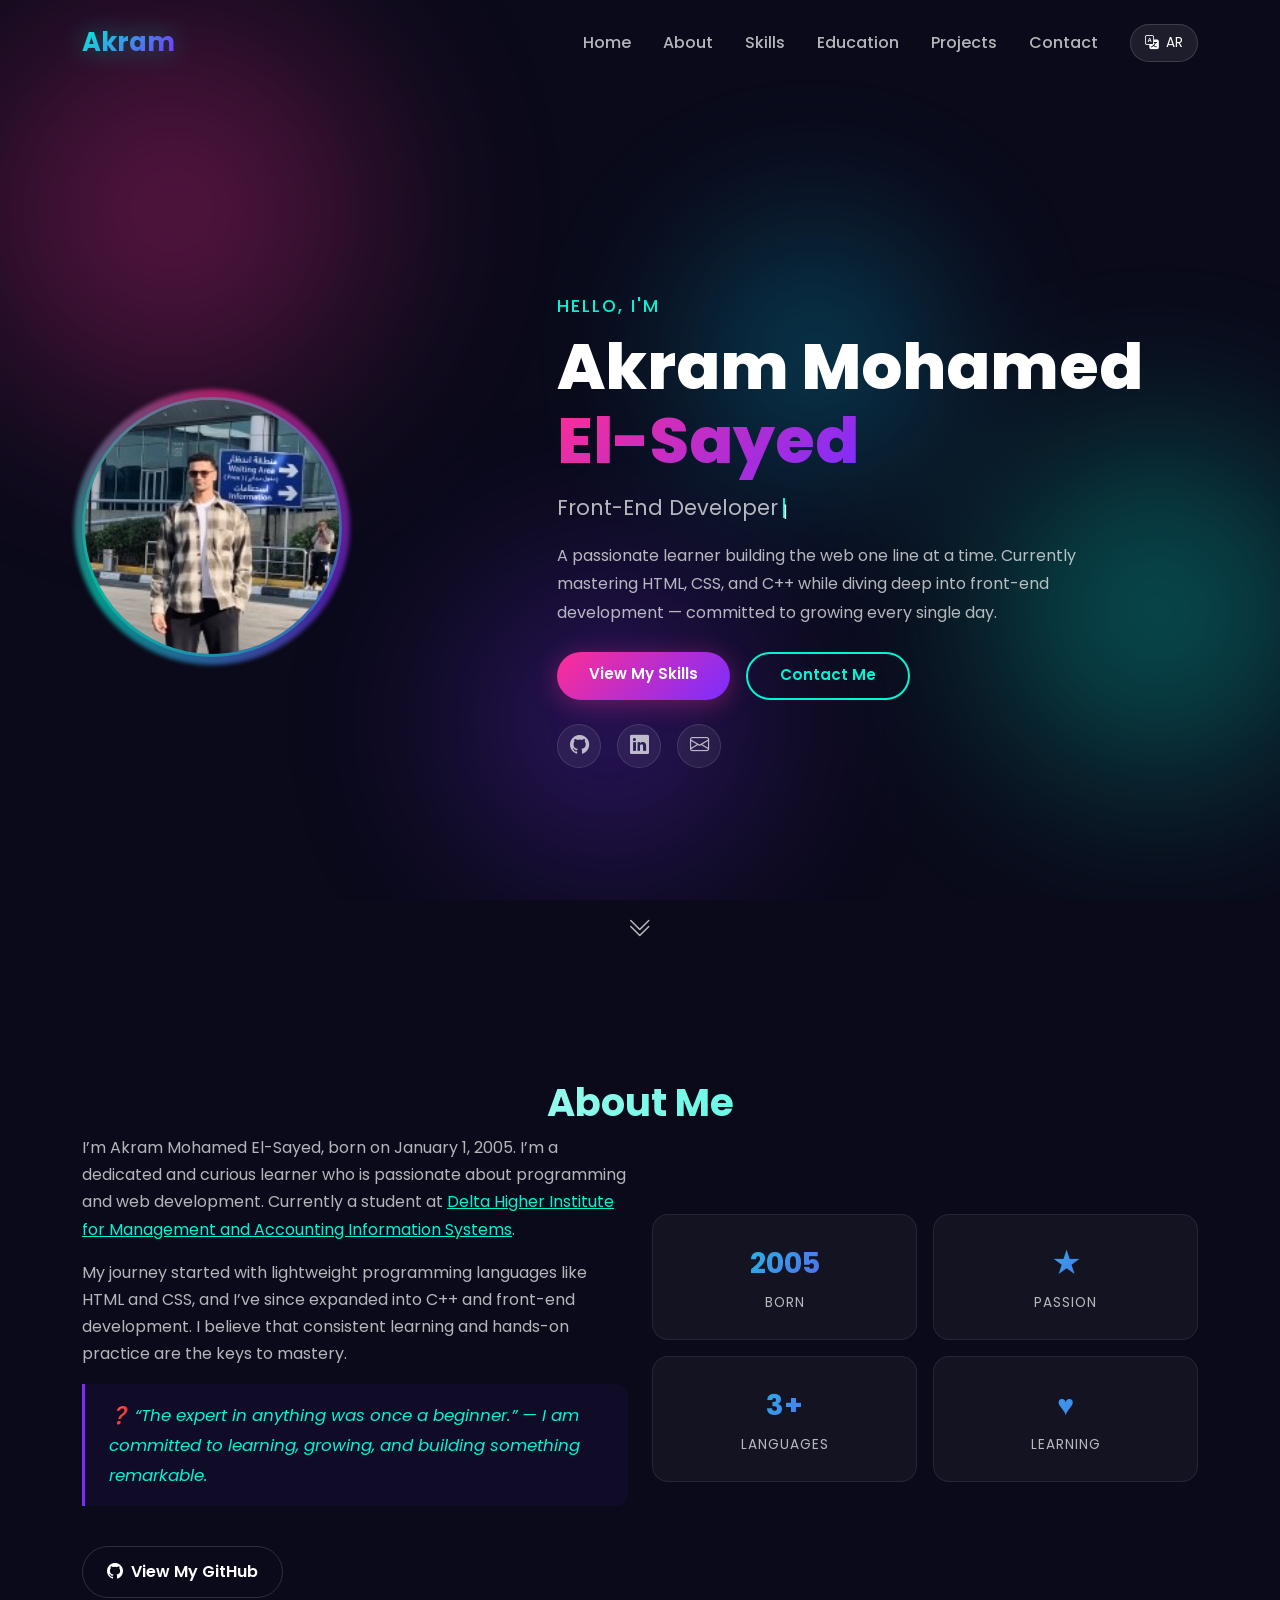
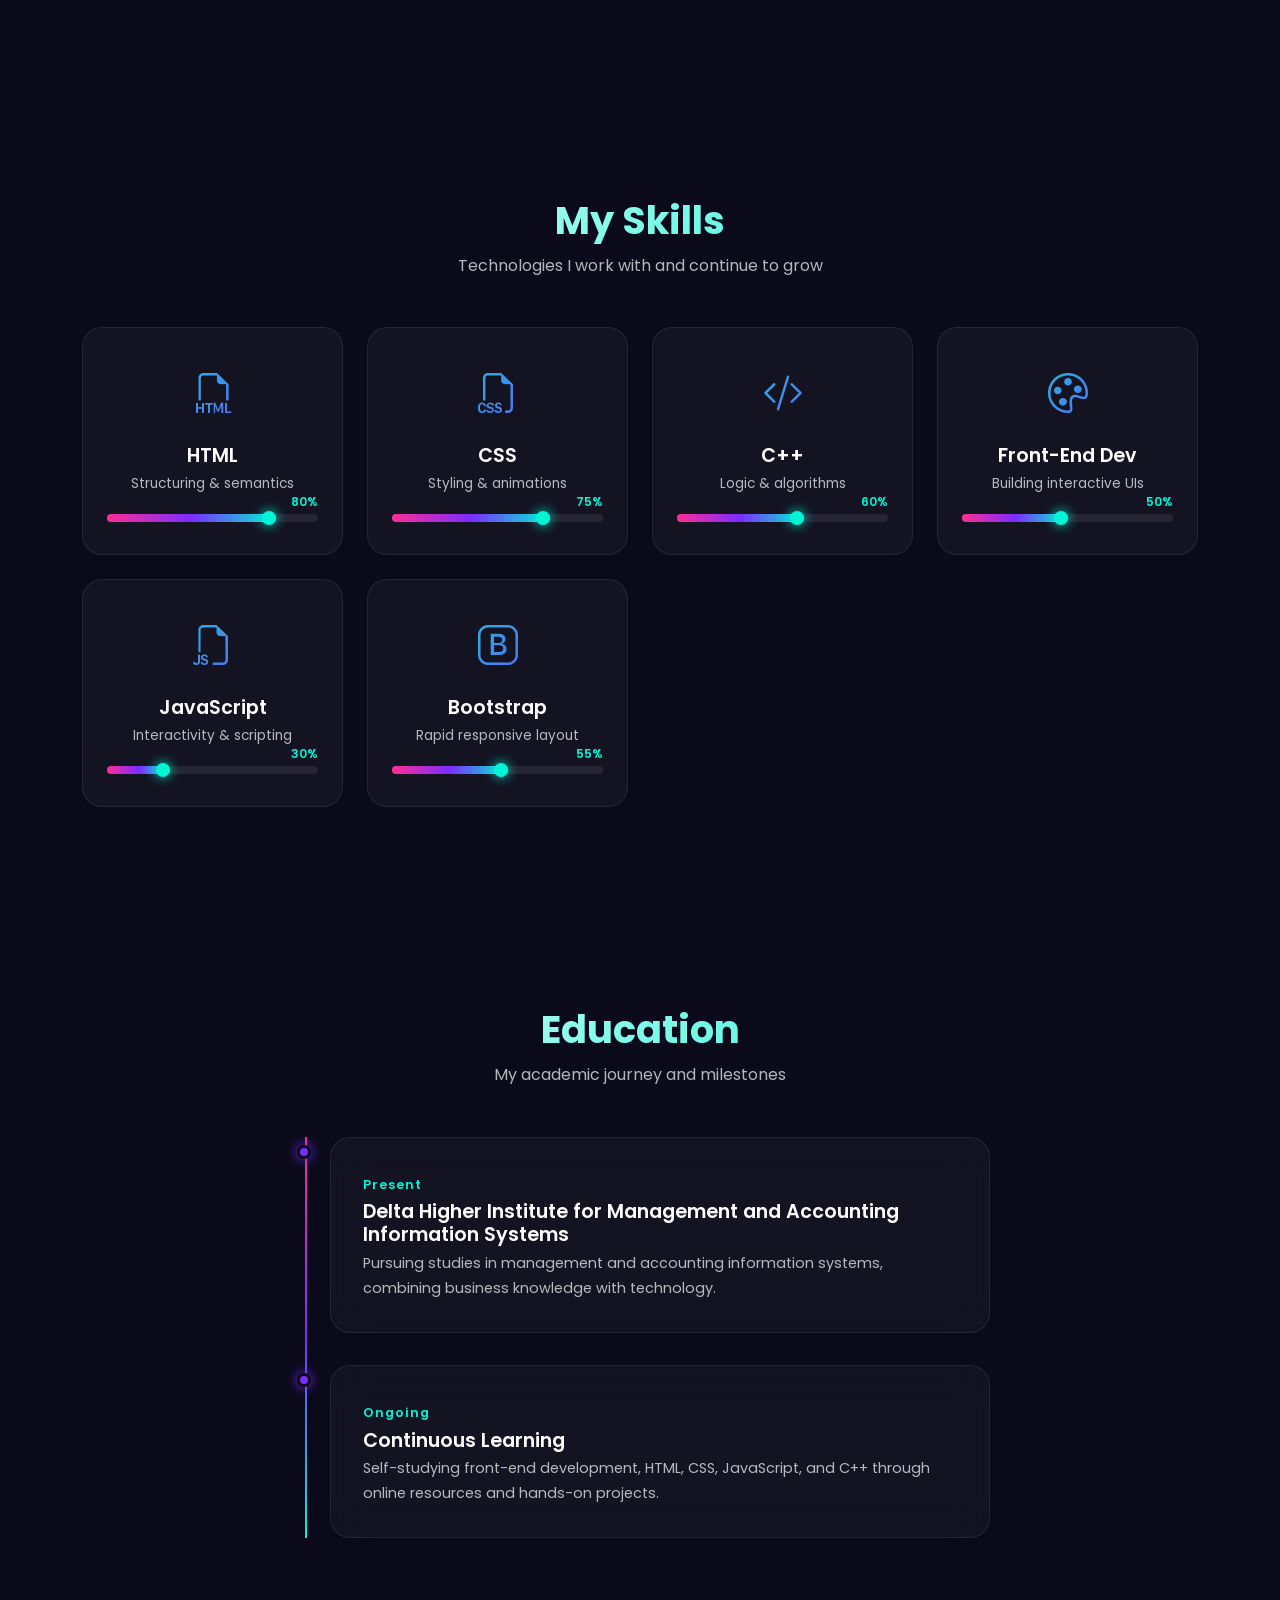
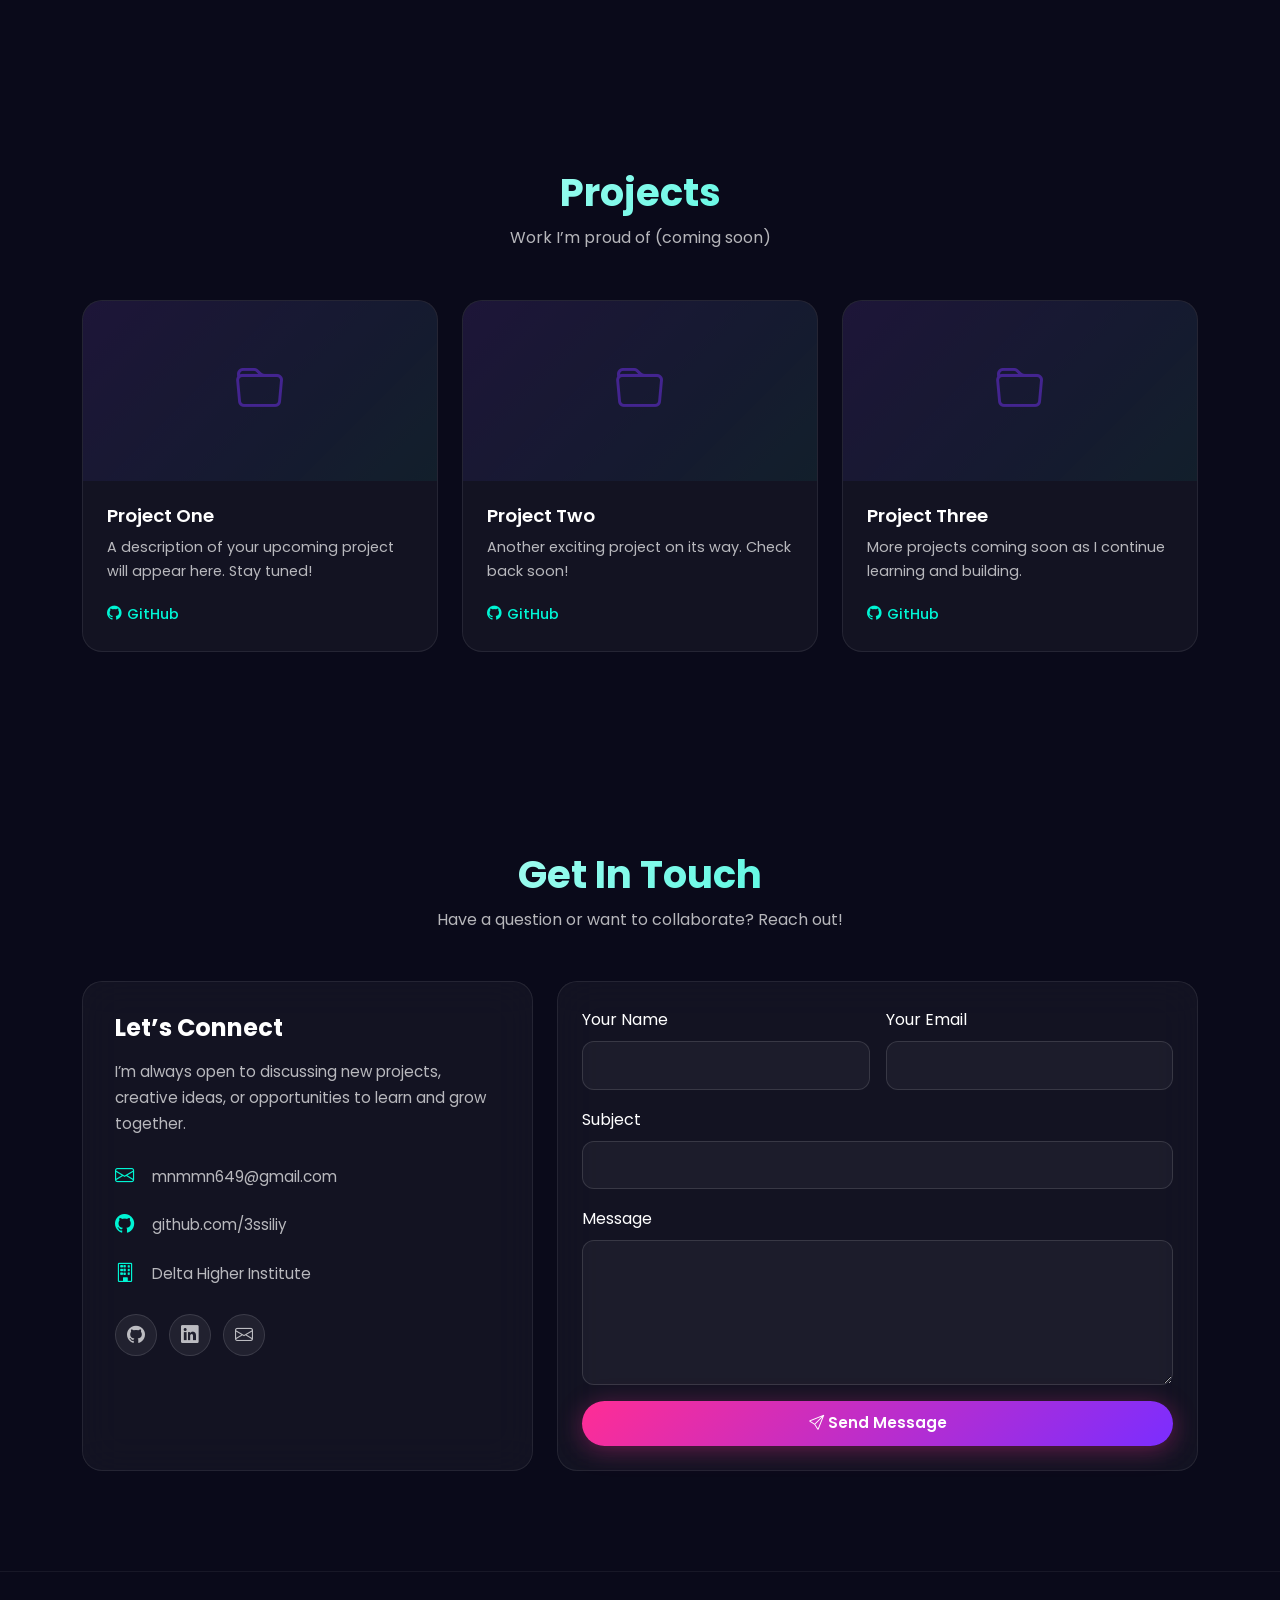
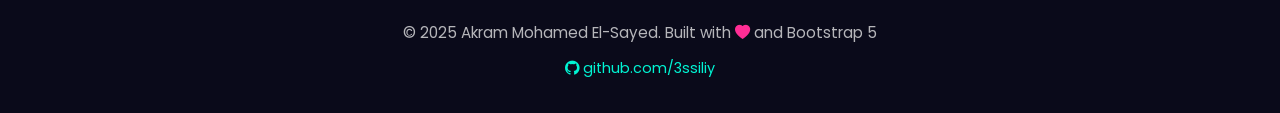
==== index.html @ a711c4fa "Add files via upload" ====
﻿<!DOCTYPE html>
<html lang="en" dir="ltr">
<head>
  <meta charset="UTF-8" />
  <meta name="viewport" content="width=device-width, initial-scale=1.0" />
  <title>Akram Mohamed El-Sayed | Portfolio</title>

  <!-- Bootstrap 5 CSS -->
  <link href="https://cdn.jsdelivr.net/npm/bootstrap@5.3.2/dist/css/bootstrap.min.css" rel="stylesheet" />
  <!-- Bootstrap Icons -->
  <link rel="stylesheet" href="https://cdn.jsdelivr.net/npm/bootstrap-icons@1.11.3/font/bootstrap-icons.min.css" />
  <!-- Google Fonts -->
  <link rel="preconnect" href="https://fonts.googleapis.com" />
  <link rel="preconnect" href="https://fonts.gstatic.com" crossorigin />
  <link href="https://fonts.googleapis.com/css2?family=Poppins:wght@300;400;500;600;700;800&family=Tajawal:wght@300;400;500;700&display=swap" rel="stylesheet" />
  <!-- Custom CSS -->
  <link rel="stylesheet" href="css/style.css" />
</head>
<body>

  <!-- ===== Animated Background Blobs ===== -->
  <div class="bg-blobs">
    <div class="blob blob-1"></div>
    <div class="blob blob-2"></div>
    <div class="blob blob-3"></div>
    <div class="blob blob-4"></div>
  </div>

  <!-- ===== Navbar ===== -->
  <nav class="navbar navbar-expand-lg fixed-top" id="mainNav">
    <div class="container">
      <a class="navbar-brand" href="#home">
        <span class="brand-glow" data-en="Akram" data-ar="أكрам">Akram</span>
      </a>
      <button class="navbar-toggler" type="button" data-bs-toggle="collapse" data-bs-target="#navbarNav" aria-controls="navbarNav" aria-expanded="false" aria-label="Toggle navigation">
        <i class="bi bi-list navbar-toggler-icon"></i>
      </button>
      <div class="collapse navbar-collapse" id="navbarNav">
        <ul class="navbar-nav ms-auto me-3">
          <li class="nav-item"><a class="nav-link" href="#home" data-en="Home" data-ar="الرئيسية">Home</a></li>
          <li class="nav-item"><a class="nav-link" href="#about" data-en="About" data-ar="عني">About</a></li>
          <li class="nav-item"><a class="nav-link" href="#skills" data-en="Skills" data-ar="المهارات">Skills</a></li>
          <li class="nav-item"><a class="nav-link" href="#education" data-en="Education" data-ar="التعليم">Education</a></li>
          <li class="nav-item"><a class="nav-link" href="#projects" data-en="Projects" data-ar="المشاريع">Projects</a></li>
          <li class="nav-item"><a class="nav-link" href="#contact" data-en="Contact" data-ar="تواصل">Contact</a></li>
        </ul>
        <button class="lang-btn" id="langToggle" aria-label="Switch language">
          <i class="bi bi-translate"></i> <span id="langLabel">AR</span>
        </button>
      </div>
    </div>
  </nav>

  <!-- ===== Hero Section ===== -->
  <section class="hero-section" id="home">
    <div class="container">
      <div class="row align-items-center min-vh-100">
        <div class="col-lg-5 text-center text-lg-start mb-5 mb-lg-0 fade-in-left">
          <div class="hero-photo-wrap">
            <!--
              === PHOTO SLOT ===
              Your photo is displayed with animated neon border
            -->
            <div class="hero-photo" id="heroPhoto">
              <img src="assets/photos/portrait.jpg" alt="Akram Mohamed El-Sayed" />
            </div>
            <div class="photo-glow"></div>
          </div>
        </div>
        <div class="col-lg-7 text-center text-lg-start fade-in-right">
          <p class="hero-greeting" data-en="Hello, I'm" data-ar="مرحباً، أنا">Hello, I'm</p>
          <h1 class="hero-name" data-en="Akram Mohamed<br/>El-Sayed" data-ar="أكرم محمد<br/>السيد">
            Akram Mohamed<br/><span class="accent">El-Sayed</span>
          </h1>
          <div class="hero-role-wrap">
            <span class="hero-role" data-en="Front-End Developer" data-ar="مطور واجهات أمامية">Front-End Developer</span>
            <span class="typing-cursor">|</span>
          </div>
          <p class="hero-tagline" data-en="A passionate learner building the web one line at a time. Currently mastering HTML, CSS, and C++ while diving deep into front-end development — committed to growing every single day." data-ar="متعلم شغوف يبني الويب سطرًا بسطر. أتقن حالياً HTML و CSS و C++ أثناء التعمق في تطوير الواجهات الأمامية — ملتزم بالنمو كل يوم.">
            A passionate learner building the web one line at a time. Currently mastering HTML, CSS, and C++ while diving deep into front-end development &#8212; committed to growing every single day.
          </p>
          <div class="hero-btns mt-4 d-flex gap-3 justify-content-center justify-content-lg-start flex-wrap">
            <a href="#skills" class="btn btn-neon" data-en="View My Skills" data-ar="عرض مهاراتي">View My Skills</a>
            <a href="#contact" class="btn btn-outline-neon" data-en="Contact Me" data-ar="تواصل معي">Contact Me</a>
          </div>
          <div class="hero-social mt-4 d-flex gap-3 justify-content-center justify-content-lg-start">
            <a href="https://github.com/3ssiliy" target="_blank" rel="noopener noreferrer" class="social-icon" aria-label="GitHub">
              <i class="bi bi-github"></i>
            </a>
            <a href="#" class="social-icon" aria-label="LinkedIn">
              <i class="bi bi-linkedin"></i>
            </a>
            <a href="mailto:mnmmn649@gmail.com" class="social-icon" aria-label="Email">
              <i class="bi bi-envelope"></i>
            </a>
          </div>
        </div>
      </div>
    </div>
    <!-- Scroll indicator -->
    <a href="#about" class="scroll-down" aria-label="Scroll down">
      <i class="bi bi-chevron-double-down"></i>
    </a>
  </section>

  <!-- ===== About Section ===== -->
  <section class="section" id="about">
    <div class="container">
      <h2 class="section-title reveal" data-en="About Me" data-ar="عني">About Me</h2>
      <div class="about-glass reveal">
        <div class="row align-items-center">
          <div class="col-lg-6 mb-4 mb-lg-0">
            <p class="about-text" data-en="I&#8217;m Akram Mohamed El-Sayed, born on January 1, 2005. I&#8217;m a dedicated and curious learner who is passionate about programming and web development. Currently a student at <a href=&#39;https://dhic.edu.eg/&#39; target=&#39;_blank&#39; rel=&#39;noopener noreferrer&#39; style=&#39;color:var(--neon-cyan);text-decoration:underline;&#39;>Delta Higher Institute for Management and Accounting Information Systems</a>." data-ar="أنا أكلام محمد السيد، وُلدت في 1 يناير 2005. أنا متعلم مخلص وفضولي أشد الشغف بالبرمجة وتطوير الويب. طالب حالياً في <a href=&#39;https://dhic.edu.eg/&#39; target=&#39;_blank&#39; rel=&#39;noopener noreferrer&#39; style=&#39;color:var(--neon-cyan);text-decoration:underline;&#39;>معهد دلتا العالي للإدارة والمحاسبة وأنظمة المعلومات</a>.">
              I&#8217;m Akram Mohamed El-Sayed, born on January 1, 2005. I&#8217;m a dedicated and curious learner who is passionate about programming and web development. Currently a student at <a href="https://dhic.edu.eg/" target="_blank" rel="noopener noreferrer" style="color:var(--neon-cyan);text-decoration:underline;">Delta Higher Institute for Management and Accounting Information Systems</a>.
            </p>
            <p class="about-text" data-en="My journey started with lightweight programming languages like HTML and CSS, and I&#8217;ve since expanded into C++ and front-end development. I believe that consistent learning and hands-on practice are the keys to mastery." data-ar="بدأت رحلتي بلغات برمجة خفيفة مثل HTML و CSS، ومنذ ذلك الحين توسعت إلى C++ وتطوير الواجهات الأمامية. أؤمن بأن التعلم المستمر والتطبيق العملي هما مفتاح الإتقان.">
              My journey started with lightweight programming languages like HTML and CSS, and I&#8217;ve since expanded into C++ and front-end development. I believe that consistent learning and hands-on practice are the keys to mastery.
            </p>
            <p class="motivational-quote" data-en="&#10067; &#8220;The expert in anything was once a beginner.&#8221; &#8212; I am committed to learning, growing, and building something remarkable." data-ar="&#10067; &#8220;الخبراء في أي مجال كانوا يوماً مبتدئين.&#8221; &#8212; أنا ملتزم بالتعلم والنمو وبناء شيء استثنائي.">
              &#10067; &#8220;The expert in anything was once a beginner.&#8221; &#8212; I am committed to learning, growing, and building something remarkable.
            </p>
          </div>
          <div class="col-lg-6">
            <div class="about-stats row g-3">
              <div class="col-6">
                <div class="stat-card">
                  <span class="stat-number">2005</span>
                  <span class="stat-label" data-en="Born" data-ar="سنة الميلاد">Born</span>
                </div>
              </div>
              <div class="col-6">
                <div class="stat-card">
                  <span class="stat-number">&#9733;</span>
                  <span class="stat-label" data-en="Passion" data-ar="شغف">Passion</span>
                </div>
              </div>
              <div class="col-6">
                <div class="stat-card">
                  <span class="stat-number">3+</span>
                  <span class="stat-label" data-en="Languages" data-ar="لغات">Languages</span>
                </div>
              </div>
              <div class="col-6">
                <div class="stat-card">
                  <span class="stat-number">&#9829;</span>
                  <span class="stat-label" data-en="Learning" data-ar="تعلم">Learning</span>
                </div>
              </div>
            </div>
          </div>
        </div>
        <div class="about-links mt-4">
          <a href="https://github.com/3ssiliy" target="_blank" rel="noopener noreferrer" class="github-link">
            <i class="bi bi-github"></i>
            <span data-en="View My GitHub" data-ar="عرض حسابي على GitHub">View My GitHub</span>
          </a>
        </div>
      </div>
    </div>
  </section>

  <!-- ===== Skills Section ===== -->
  <section class="section" id="skills">
    <div class="container">
      <h2 class="section-title reveal" data-en="My Skills" data-ar="مهاراتي">My Skills</h2>
      <p class="section-subtitle reveal" data-en="Technologies I work with and continue to grow" data-ar="التقنيات التي أعمل معها وأتابع تعلمها">Technologies I work with and continue to grow</p>
      <div class="skills-grid">
        <!-- HTML -->
        <div class="skill-card reveal">
          <div class="skill-icon"><i class="bi bi-filetype-html"></i></div>
          <h3>HTML</h3>
          <p class="skill-desc" data-en="Structuring &amp; semantics" data-ar="الهيكلة والدلالات">Structuring &amp; semantics</p>
          <div class="progress-track">
            <div class="progress-bar-fill" data-width="80"></div>
            <span class="progress-label">80%</span>
          </div>
        </div>
        <!-- CSS -->
        <div class="skill-card reveal">
          <div class="skill-icon"><i class="bi bi-filetype-css"></i></div>
          <h3>CSS</h3>
          <p class="skill-desc" data-en="Styling &amp; animations" data-ar="التنسيق والرسوم المتحركة">Styling &amp; animations</p>
          <div class="progress-track">
            <div class="progress-bar-fill" data-width="75"></div>
            <span class="progress-label">75%</span>
          </div>
        </div>
        <!-- C++ -->
        <div class="skill-card reveal">
          <div class="skill-icon"><i class="bi bi-code-slash"></i></div>
          <h3>C++</h3>
          <p class="skill-desc" data-en="Logic &amp; algorithms" data-ar="المنطق والخوارزميات">Logic &amp; algorithms</p>
          <div class="progress-track">
            <div class="progress-bar-fill" data-width="60"></div>
            <span class="progress-label">60%</span>
          </div>
        </div>
        <!-- Front-End -->
        <div class="skill-card reveal">
          <div class="skill-icon"><i class="bi bi-palette"></i></div>
          <h3 data-en="Front-End Dev" data-ar="تطوير الواجهات">Front-End Dev</h3>
          <p class="skill-desc" data-en="Building interactive UIs" data-ar="بناء واجهات تفاعلية">Building interactive UIs</p>
          <div class="progress-track">
            <div class="progress-bar-fill" data-width="50"></div>
            <span class="progress-label">50%</span>
          </div>
        </div>
        <!-- JavaScript -->
        <div class="skill-card reveal">
          <div class="skill-icon"><i class="bi bi-filetype-js"></i></div>
          <h3>JavaScript</h3>
          <p class="skill-desc" data-en="Interactivity &amp; scripting" data-ar="التفاعلية والبرمجة">Interactivity &amp; scripting</p>
          <div class="progress-track">
            <div class="progress-bar-fill" data-width="30"></div>
            <span class="progress-label">30%</span>
          </div>
        </div>
        <!-- Bootstrap -->
        <div class="skill-card reveal">
          <div class="skill-icon"><i class="bi bi-bootstrap"></i></div>
          <h3>Bootstrap</h3>
          <p class="skill-desc" data-en="Rapid responsive layout" data-ar="تخطيط متجاوب سريع">Rapid responsive layout</p>
          <div class="progress-track">
            <div class="progress-bar-fill" data-width="55"></div>
            <span class="progress-label">55%</span>
          </div>
        </div>
      </div>
    </div>
  </section>

  <!-- ===== Education Section (Placeholders) ===== -->
  <section class="section" id="education">
    <div class="container">
      <h2 class="section-title reveal" data-en="Education" data-ar="التعليم">Education</h2>
      <p class="section-subtitle reveal" data-en="My academic journey and milestones" data-ar="رحلتي الأكاديمية ومحطاتي">My academic journey and milestones</p>
      <div class="timeline reveal">
        <div class="timeline-item">
          <div class="timeline-dot"></div>
          <div class="timeline-content glass-card">
            <span class="timeline-date" data-en="Present" data-ar="حالياً">Present</span>
            <h3 class="timeline-title" data-en="Delta Higher Institute for Management and Accounting Information Systems" data-ar="معهد دلتا العالي للإدارة والمحاسبة وأنظمة المعلومات">Delta Higher Institute for Management and Accounting Information Systems</h3>
            <p class="timeline-desc" data-en="Pursuing studies in management and accounting information systems, combining business knowledge with technology." data-ar="أدرس حالياً في معهد دلتا العالي للإدارة والمحاسبة وأنظمة المعلومات، حيث أجمع بين المعرفة الإدارية والتقنية.">Pursuing studies in management and accounting information systems, combining business knowledge with technology.</p>
          </div>
        </div>
        <div class="timeline-item">
          <div class="timeline-dot"></div>
          <div class="timeline-content glass-card">
            <span class="timeline-date" data-en="Ongoing" data-ar="مستمر">Ongoing</span>
            <h3 class="timeline-title" data-en="Continuous Learning" data-ar="التعلم المستمر">Continuous Learning</h3>
            <p class="timeline-desc" data-en="Self-studying front-end development, HTML, CSS, JavaScript, and C++ through online resources and hands-on projects." data-ar="أتعلم تطوير الواجهات الأمامية وHTML وCSS وJavaScript وC++ ذاتياً من خلال المصادر عبر الإنترنت والمشاريع العملية.">Self-studying front-end development, HTML, CSS, JavaScript, and C++ through online resources and hands-on projects.</p>
          </div>
        </div>
      </div>
    </div>
  </section>

  <!-- ===== Projects Section (Placeholders) ===== -->
  <section class="section" id="projects">
    <div class="container">
      <h2 class="section-title reveal" data-en="Projects" data-ar="المشاريع">Projects</h2>
      <p class="section-subtitle reveal" data-en="Work I&#8217;m proud of (coming soon)" data-ar="أعمال أفخر بها (قريباً)">Work I&#8217;m proud of (coming soon)</p>
      <div class="projects-grid">
        <div class="project-card reveal">
          <div class="project-img placeholder-img">
            <i class="bi bi-folder"></i>
          </div>
          <div class="project-body">
            <h3 data-en="Project One" data-ar="المشروع الأول">Project One</h3>
            <p class="project-desc" data-en="A description of your upcoming project will appear here. Stay tuned!" data-ar="سيظهر وصف مشروعك القادم هنا. ترقبوا!">A description of your upcoming project will appear here. Stay tuned!</p>
            <a href="https://github.com/3ssiliy" target="_blank" class="project-link"><i class="bi bi-github"></i> GitHub</a>
          </div>
        </div>
        <div class="project-card reveal">
          <div class="project-img placeholder-img">
            <i class="bi bi-folder"></i>
          </div>
          <div class="project-body">
            <h3 data-en="Project Two" data-ar="المشروع الثاني">Project Two</h3>
            <p class="project-desc" data-en="Another exciting project on its way. Check back soon!" data-ar="مشروع مثير آخر في الطريق. عُد قريباً!">Another exciting project on its way. Check back soon!</p>
            <a href="https://github.com/3ssiliy" target="_blank" class="project-link"><i class="bi bi-github"></i> GitHub</a>
          </div>
        </div>
        <div class="project-card reveal">
          <div class="project-img placeholder-img">
            <i class="bi bi-folder"></i>
          </div>
          <div class="project-body">
            <h3 data-en="Project Three" data-ar="المشروع الثالث">Project Three</h3>
            <p class="project-desc" data-en="More projects coming soon as I continue learning and building." data-ar="المزيد من المشاريع قريباً مع استمرار التعلم والبناء.">More projects coming soon as I continue learning and building.</p>
            <a href="https://github.com/3ssiliy" target="_blank" class="project-link"><i class="bi bi-github"></i> GitHub</a>
          </div>
        </div>
      </div>
    </div>
  </section>

  <!-- ===== Contact Section ===== -->
  <section class="section" id="contact">
    <div class="container">
      <h2 class="section-title reveal" data-en="Get In Touch" data-ar="تواصل معي">Get In Touch</h2>
      <p class="section-subtitle reveal" data-en="Have a question or want to collaborate? Reach out!" data-ar="لديك سؤال أو تريد التعاون؟ تواصل!">Have a question or want to collaborate? Reach out!</p>
      <div class="row g-4 reveal">
        <div class="col-lg-5">
          <div class="contact-info glass-card h-100">
            <h3 class="contact-info-title" data-en="Let&#8217;s Connect" data-ar="لنتمتع بالاتصال">Let&#8217;s Connect</h3>
            <p class="contact-info-text" data-en="I&#8217;m always open to discussing new projects, creative ideas, or opportunities to learn and grow together." data-ar="أنا دائماً منفتح لمناقشة مشاريع جديدة، أفكار إبداعية، أو فرص للتعلم والنمو معاً.">I&#8217;m always open to discussing new projects, creative ideas, or opportunities to learn and grow together.</p>
            <div class="contact-item">
              <i class="bi bi-envelope"></i>
              <span>mnmmn649@gmail.com</span>
            </div>
            <div class="contact-item">
              <i class="bi bi-github"></i>
              <a href="https://github.com/3ssiliy" target="_blank" rel="noopener noreferrer">github.com/3ssiliy</a>
            </div>
            <div class="contact-item">
              <i class="bi bi-building"></i>
              <a href="https://dhic.edu.eg/" target="_blank" rel="noopener noreferrer">Delta Higher Institute</a>
            </div>
            <div class="contact-social mt-4">
              <a href="https://github.com/3ssiliy" target="_blank" rel="noopener noreferrer" class="contact-social-btn"><i class="bi bi-github"></i></a>
              <a href="#" class="contact-social-btn"><i class="bi bi-linkedin"></i></a>
              <a href="mailto:mnmmn649@gmail.com" class="contact-social-btn"><i class="bi bi-envelope"></i></a>
            </div>
          </div>
        </div>
        <div class="col-lg-7">
          <div class="contact-form glass-card h-100 p-4">
            <form id="contactForm" action="mailto:mnmmn649@gmail.com" method="POST" enctype="text/plain">
              <div class="row g-3">
                <div class="col-sm-6">
                  <label for="name" class="form-label" data-en="Your Name" data-ar="اسمك">Your Name</label>
                  <input type="text" class="form-control neon-input" id="name" name="name" required />
                </div>
                <div class="col-sm-6">
                  <label for="email" class="form-label" data-en="Your Email" data-ar="بريدك">Your Email</label>
                  <input type="email" class="form-control neon-input" id="email" name="email" required />
                </div>
                <div class="col-12">
                  <label for="subject" class="form-label" data-en="Subject" data-ar="الموضوع">Subject</label>
                  <input type="text" class="form-control neon-input" id="subject" name="subject" />
                </div>
                <div class="col-12">
                  <label for="message" class="form-label" data-en="Message" data-ar="الرسالة">Message</label>
                  <textarea class="form-control neon-input" id="message" name="message" rows="5" required></textarea>
                </div>
                <div class="col-12">
                  <button type="submit" class="btn btn-neon w-100" data-en="Send Message" data-ar="أرسل الرسالة">
                    <i class="bi bi-send"></i> Send Message
                  </button>
                </div>
              </div>
            </form>
          </div>
        </div>
      </div>
    </div>
  </section>

  <!-- ===== Footer ===== -->
  <footer class="footer">
    <div class="container text-center">
      <p class="footer-text">
        <span data-en="© 2025 Akram Mohamed El-Sayed. Built with" data-ar="© 2025 أكلام محمد السيد. بُني بـ">© 2025 Akram Mohamed El-Sayed. Built with</span>
        <i class="bi bi-heart-fill heart-beat"></i>
        <span data-en="and Bootstrap 5" data-ar="و Bootstrap 5">and Bootstrap 5</span>
      </p>
      <p class="footer-sub">
        <a href="https://github.com/3ssiliy" target="_blank" rel="noopener noreferrer">
          <i class="bi bi-github"></i> github.com/3ssiliy
        </a>
      </p>
    </div>
    <!-- Back to top -->
    <a href="#home" class="back-to-top" id="backToTop" aria-label="Back to top">
      <i class="bi bi-arrow-up"></i>
    </a>
  </footer>

  <!-- Bootstrap JS -->
  <script src="https://cdn.jsdelivr.net/npm/bootstrap@5.3.2/dist/js/bootstrap.bundle.min.js"></script>
  <!-- Custom JS -->
  <script src="js/main.js"></script>
</body>
</html>
---- css/style.css ----
/* ============================================
   Akram Mohamed El-Sayed | Portfolio
   Dark Neon Theme — Animated & Responsive
   ============================================ */

/* ─── CSS Variables ─── */
:root {
  --bg-dark:        #0a0a1a;
  --bg-card:        rgba(255, 255, 255, 0.04);
  --bg-card-hover:  rgba(255, 255, 255, 0.08);
  --neon-pink:      #ff2d95;
  --neon-cyan:      #00f5d4;
  --neon-purple:    #7b2dff;
  --neon-blue:      #00d4ff;
  --text-primary:   #ffffff;
  --text-secondary: rgba(255, 255, 255, 0.7);
  --font-en:        'Poppins', sans-serif;
  --font-ar:        'Tajawal', sans-serif;
  --transition:     0.35s cubic-bezier(0.4, 0, 0.2, 1);
}

/* ─── Reset & Base ─── */
*, *::before, *::after { box-sizing: border-box; }

html {
  scroll-behavior: smooth;
  scrollbar-width: thin;
  scrollbar-color: var(--neon-purple) var(--bg-dark);
}

body {
  margin: 0;
  font-family: var(--font-en);
  background: var(--bg-dark);
  color: var(--text-primary);
  line-height: 1.7;
  overflow-x: hidden;
  min-height: 100vh;
}

/* Arabic / RTL */
html[dir="rtl"] body {
  font-family: var(--font-ar);
}

/* Custom scrollbar */
::-webkit-scrollbar { width: 8px; }
::-webkit-scrollbar-track { background: var(--bg-dark); }
::-webkit-scrollbar-thumb {
  background: linear-gradient(180deg, var(--neon-pink), var(--neon-purple));
  border-radius: 4px;
}

/* ─── Animated Background Blobs ─── */
.bg-blobs {
  position: fixed;
  inset: 0;
  z-index: -1;
  overflow: hidden;
  pointer-events: none;
}

.blob {
  position: absolute;
  border-radius: 50%;
  filter: blur(80px);
  opacity: 0.4;
  animation: blobFloat 20s ease-in-out infinite alternate;
}

.blob-1 {
  width: 600px; height: 600px;
  background: radial-gradient(circle, var(--neon-pink), transparent 70%);
  top: -10%; left: -10%;
  animation-duration: 22s;
}

.blob-2 {
  width: 500px; height: 500px;
  background: radial-gradient(circle, var(--neon-cyan), transparent 70%);
  top: 40%; right: -10%;
  animation-duration: 18s;
  animation-delay: -5s;
}

.blob-3 {
  width: 450px; height: 450px;
  background: radial-gradient(circle, var(--neon-purple), transparent 70%);
  bottom: -5%; left: 30%;
  animation-duration: 25s;
  animation-delay: -10s;
}

.blob-4 {
  width: 350px; height: 350px;
  background: radial-gradient(circle, var(--neon-blue), transparent 70%);
  top: 20%; left: 50%;
  animation-duration: 20s;
  animation-delay: -7s;
}

@keyframes blobFloat {
  0%   { transform: translate(0, 0) scale(1); }
  33%  { transform: translate(60px, -40px) scale(1.1); }
  66%  { transform: translate(-40px, 60px) scale(0.95); }
  100% { transform: translate(20px, -20px) scale(1.05); }
}

/* ─── Navbar ─── */
.navbar {
  padding: 1rem 0;
  transition: var(--transition);
  background: transparent;
}

.navbar.scrolled {
  background: rgba(10, 10, 26, 0.85) !important;
  backdrop-filter: blur(20px);
  -webkit-backdrop-filter: blur(20px);
  border-bottom: 1px solid rgba(255, 255, 255, 0.06);
  padding: 0.6rem 0;
}

.navbar-brand .brand-glow {
  font-size: 1.6rem;
  font-weight: 700;
  background: linear-gradient(135deg, var(--neon-cyan), var(--neon-purple));
  -webkit-background-clip: text;
  -webkit-text-fill-color: transparent;
  background-clip: text;
  text-shadow: none;
  filter: drop-shadow(0 0 12px rgba(0, 245, 212, 0.4));
}

.nav-link {
  color: var(--text-secondary) !important;
  font-weight: 500;
  margin: 0 0.5rem;
  position: relative;
  transition: var(--transition);
}

.nav-link::after {
  content: '';
  position: absolute;
  bottom: 0; left: 50%;
  width: 0; height: 2px;
  background: linear-gradient(90deg, var(--neon-cyan), var(--neon-purple));
  transition: var(--transition);
  transform: translateX(-50%);
}

.nav-link:hover { color: var(--text-primary) !important; }
.nav-link:hover::after { width: 80%; }

.lang-btn {
  background: rgba(255, 255, 255, 0.08);
  border: 1px solid rgba(255, 255, 255, 0.15);
  color: var(--text-primary);
  padding: 0.4rem 0.9rem;
  border-radius: 20px;
  font-size: 0.85rem;
  cursor: pointer;
  transition: var(--transition);
  font-family: var(--font-en);
  display: flex;
  align-items: center;
  gap: 0.4rem;
}

.lang-btn:hover {
  background: rgba(255, 255, 255, 0.15);
  border-color: var(--neon-cyan);
  box-shadow: 0 0 15px rgba(0, 245, 212, 0.3);
}

.navbar-toggler { border: none; color: var(--text-primary); }
.navbar-toggler:focus { box-shadow: none; }
.navbar-toggler-icon { filter: invert(1); }

/* ─── Hero Section ─── */
.hero-section {
  position: relative;
  padding-top: 80px;
}

.min-vh-100 { min-height: 100vh; }

/* Hero Photo */
.hero-photo-wrap {
  position: relative;
  display: inline-block;
}

.hero-photo {
  width: 260px;
  height: 260px;
  border-radius: 50%;
  background: var(--bg-card);
  border: 3px solid rgba(0, 245, 212, 0.3);
  display: flex;
  flex-direction: column;
  align-items: center;
  justify-content: center;
  gap: 0.5rem;
  overflow: hidden;
  transition: var(--transition);
  position: relative;
  z-index: 2;
}

.hero-photo img {
  width: 100%;
  height: 100%;
  object-fit: cover;
  object-position: 50% 20%;
  transform: scale(1.25);
  transform-origin: 50% 25%;
  border-radius: 50%;
  display: block;
}

.hero-photo.show-img img { display: block; }
.hero-photo.show-img i,
.hero-photo.show-img .photo-placeholder-text { display: none; }

.hero-photo i { font-size: 4rem; color: var(--neon-cyan); opacity: 0.5; }
.photo-placeholder-text { font-size: 0.8rem; color: var(--text-secondary); }

.photo-glow {
  position: absolute;
  inset: -8px;
  border-radius: 50%;
  background: conic-gradient(from 0deg, var(--neon-pink), var(--neon-purple), var(--neon-cyan), var(--neon-pink));
  z-index: 1;
  animation: glowSpin 4s linear infinite;
  opacity: 0.6;
  filter: blur(2px);
}

@keyframes glowSpin {
  to { transform: rotate(360deg); }
}

.hero-photo-wrap:hover .hero-photo {
  border-color: var(--neon-cyan);
  box-shadow: 0 0 40px rgba(0, 245, 212, 0.4);
  transform: scale(1.02);
}

/* Hero Text */
.hero-greeting {
  font-size: 1.1rem;
  color: var(--neon-cyan);
  font-weight: 500;
  letter-spacing: 2px;
  text-transform: uppercase;
  margin-bottom: 0.5rem;
}

.hero-name {
  font-size: clamp(2.2rem, 5vw, 4rem);
  font-weight: 800;
  line-height: 1.15;
  margin-bottom: 0.8rem;
}

.hero-name .accent {
  background: linear-gradient(135deg, var(--neon-pink), var(--neon-purple));
  -webkit-background-clip: text;
  -webkit-text-fill-color: transparent;
  background-clip: text;
}

.hero-role-wrap {
  display: flex;
  align-items: center;
  justify-content: center;
  justify-content: flex-start;
  gap: 0.3rem;
  margin-bottom: 1rem;
}

.hero-role {
  font-size: 1.3rem;
  color: var(--text-secondary);
  font-weight: 400;
}

.typing-cursor {
  display: inline-block;
  width: 2px;
  height: 1.3em;
  background: var(--neon-cyan);
  animation: blink 0.8s step-end infinite;
  vertical-align: middle;
}

@keyframes blink {
  50% { opacity: 0; }
}

.hero-tagline {
  font-size: 1rem;
  color: var(--text-secondary);
  max-width: 540px;
  line-height: 1.8;
}

/* Buttons */
.btn-neon {
  background: linear-gradient(135deg, var(--neon-pink), var(--neon-purple));
  border: none;
  color: #fff;
  padding: 0.7rem 2rem;
  border-radius: 30px;
  font-weight: 600;
  font-size: 0.95rem;
  transition: var(--transition);
  box-shadow: 0 4px 25px rgba(255, 45, 149, 0.35);
}

.btn-neon:hover {
  transform: translateY(-2px);
  box-shadow: 0 8px 35px rgba(255, 45, 149, 0.55);
  color: #fff;
}

.btn-outline-neon {
  background: transparent;
  border: 2px solid var(--neon-cyan);
  color: var(--neon-cyan);
  padding: 0.65rem 2rem;
  border-radius: 30px;
  font-weight: 600;
  font-size: 0.95rem;
  transition: var(--transition);
}

.btn-outline-neon:hover {
  background: rgba(0, 245, 212, 0.1);
  box-shadow: 0 0 25px rgba(0, 245, 212, 0.3);
  color: var(--neon-cyan);
  transform: translateY(-2px);
}

/* Social Icons */
.social-icon {
  width: 44px; height: 44px;
  border-radius: 50%;
  background: rgba(255, 255, 255, 0.06);
  border: 1px solid rgba(255, 255, 255, 0.12);
  display: inline-flex;
  align-items: center;
  justify-content: center;
  color: var(--text-secondary);
  font-size: 1.2rem;
  transition: var(--transition);
  text-decoration: none;
}

.social-icon:hover {
  color: var(--neon-cyan);
  border-color: var(--neon-cyan);
  box-shadow: 0 0 20px rgba(0, 245, 212, 0.35);
  transform: translateY(-3px);
}

/* Scroll Down */
.scroll-down {
  position: absolute;
  bottom: 30px;
  left: 50%;
  transform: translateX(-50%);
  color: var(--text-secondary);
  font-size: 1.5rem;
  animation: bounce 2s infinite;
  text-decoration: none;
}

@keyframes bounce {
  0%, 100% { transform: translateX(-50%) translateY(0); }
  50% { transform: translateX(-50%) translateY(10px); }
}

/* ─── Sections ─── */
.section {
  padding: 100px 0;
  position: relative;
}

.section-title {
  font-size: 2.4rem;
  font-weight: 700;
  text-align: center;
  margin-bottom: 0.5rem;
  background: linear-gradient(135deg, var(--text-primary), var(--neon-cyan));
  -webkit-background-clip: text;
  -webkit-text-fill-color: transparent;
  background-clip: text;
}

.section-subtitle {
  text-align: center;
  color: var(--text-secondary);
  margin-bottom: 3rem;
  font-size: 1rem;
}

/* ─── Reveal Animations ─── */
.reveal {
  opacity: 0;
  transform: translateY(40px);
  transition: opacity 0.7s ease, transform 0.7s ease;
}

.reveal.visible {
  opacity: 1;
  transform: translateY(0);
}

.fade-in-left {
  animation: fadeInLeft 1s ease forwards;
}

.fade-in-right {
  animation: fadeInRight 1s ease 0.3s forwards;
  opacity: 0;
}

@keyframes fadeInLeft {
  from { opacity: 0; transform: translateX(-60px); }
  to   { opacity: 1; transform: translateX(0); }
}

@keyframes fadeInRight {
  from { opacity: 0; transform: translateX(60px); }
  to   { opacity: 1; transform: translateX(0); }
}

/* ─── Glass Card ─── */
.glass-card {
  background: var(--bg-card);
  backdrop-filter: blur(20px);
  -webkit-backdrop-filter: blur(20px);
  border: 1px solid rgba(255, 255, 255, 0.08);
  border-radius: 20px;
  padding: 2rem;
  transition: var(--transition);
}

.glass-card:hover {
  background: var(--bg-card-hover);
  border-color: rgba(255, 255, 255, 0.15);
  box-shadow: 0 8px 40px rgba(0, 0, 0, 0.3);
}

/* ─── About ─── */
.about-text {
  color: var(--text-secondary);
  margin-bottom: 1rem;
  font-size: 1rem;
}

.motivational-quote {
  font-style: italic;
  color: var(--neon-cyan);
  font-size: 1.05rem;
  padding: 1rem 1.5rem;
  border-left: 3px solid var(--neon-purple);
  background: rgba(123, 45, 255, 0.06);
  border-radius: 0 12px 12px 0;
  margin-top: 1rem;
  line-height: 1.8;
}

html[dir="rtl"] .motivational-quote {
  border-left: none;
  border-right: 3px solid var(--neon-purple);
  border-radius: 12px 0 0 12px;
}

.about-stats { margin-top: 1.5rem; }

.stat-card {
  background: var(--bg-card);
  border: 1px solid rgba(255, 255, 255, 0.08);
  border-radius: 16px;
  padding: 1.5rem 1rem;
  text-align: center;
  transition: var(--transition);
}

.stat-card:hover {
  border-color: var(--neon-cyan);
  box-shadow: 0 0 20px rgba(0, 245, 212, 0.2);
  transform: translateY(-4px);
}

.stat-number {
  display: block;
  font-size: 1.8rem;
  font-weight: 700;
  background: linear-gradient(135deg, var(--neon-cyan), var(--neon-purple));
  -webkit-background-clip: text;
  -webkit-text-fill-color: transparent;
  background-clip: text;
}

.stat-label {
  font-size: 0.85rem;
  color: var(--text-secondary);
  text-transform: uppercase;
  letter-spacing: 1px;
}

.github-link {
  display: inline-flex;
  align-items: center;
  gap: 0.5rem;
  color: var(--text-primary);
  text-decoration: none;
  font-weight: 600;
  padding: 0.7rem 1.5rem;
  border: 1px solid rgba(255, 255, 255, 0.15);
  border-radius: 30px;
  transition: var(--transition);
}

.github-link:hover {
  background: rgba(255, 255, 255, 0.08);
  border-color: var(--neon-purple);
  box-shadow: 0 0 20px rgba(123, 45, 255, 0.3);
}

/* ─── Skills ─── */
.skills-grid {
  display: grid;
  grid-template-columns: repeat(auto-fit, minmax(260px, 1fr));
  gap: 1.5rem;
}

.skill-card {
  background: var(--bg-card);
  border: 1px solid rgba(255, 255, 255, 0.08);
  border-radius: 20px;
  padding: 2rem 1.5rem;
  text-align: center;
  transition: var(--transition);
  position: relative;
  overflow: hidden;
}

.skill-card::before {
  content: '';
  position: absolute;
  top: 0; left: 0; right: 0;
  height: 3px;
  background: linear-gradient(90deg, var(--neon-pink), var(--neon-purple), var(--neon-cyan));
  opacity: 0;
  transition: var(--transition);
}

.skill-card:hover {
  transform: translateY(-6px);
  border-color: rgba(255, 255, 255, 0.15);
  box-shadow: 0 12px 40px rgba(0, 0, 0, 0.4);
}

.skill-card:hover::before { opacity: 1; }

.skill-icon {
  font-size: 2.5rem;
  margin-bottom: 1rem;
  background: linear-gradient(135deg, var(--neon-cyan), var(--neon-purple));
  -webkit-background-clip: text;
  -webkit-text-fill-color: transparent;
  background-clip: text;
}

.skill-card h3 {
  font-size: 1.2rem;
  font-weight: 600;
  margin-bottom: 0.3rem;
}

.skill-desc {
  font-size: 0.85rem;
  color: var(--text-secondary);
  margin-bottom: 1.2rem;
}

.progress-track {
  position: relative;
  height: 8px;
  background: rgba(255, 255, 255, 0.08);
  border-radius: 4px;
  overflow: visible;
}

.progress-bar-fill {
  height: 100%;
  border-radius: 4px;
  background: linear-gradient(90deg, var(--neon-pink), var(--neon-purple), var(--neon-cyan));
  width: 0%;
  transition: width 1.2s cubic-bezier(0.4, 0, 0.2, 1);
  position: relative;
}

.progress-bar-fill::after {
  content: '';
  position: absolute;
  right: 0; top: 50%;
  transform: translateY(-50%);
  width: 14px; height: 14px;
  border-radius: 50%;
  background: var(--neon-cyan);
  box-shadow: 0 0 12px var(--neon-cyan);
  opacity: 0;
  transition: opacity 0.3s ease 1s;
}

.progress-bar-fill.animated::after { opacity: 1; }

.progress-label {
  position: absolute;
  right: 0;
  top: -22px;
  font-size: 0.75rem;
  font-weight: 600;
  color: var(--neon-cyan);
}

/* ─── Timeline (Education) ─── */
.timeline {
  position: relative;
  max-width: 700px;
  margin: 0 auto;
  padding-left: 40px;
}

html[dir="rtl"] .timeline {
  padding-left: 0;
  padding-right: 40px;
}

.timeline::before {
  content: '';
  position: absolute;
  left: 15px;
  top: 0; bottom: 0;
  width: 2px;
  background: linear-gradient(180deg, var(--neon-pink), var(--neon-purple), var(--neon-cyan));
}

html[dir="rtl"] .timeline::before {
  left: auto;
  right: 15px;
}

.timeline-item {
  position: relative;
  margin-bottom: 2rem;
}

.timeline-dot {
  position: absolute;
  left: -33px;
  top: 8px;
  width: 14px; height: 14px;
  border-radius: 50%;
  background: var(--neon-purple);
  border: 3px solid var(--bg-dark);
  box-shadow: 0 0 12px var(--neon-purple);
}

html[dir="rtl"] .timeline-dot {
  left: auto;
  right: -33px;
}

.timeline-date {
  display: inline-block;
  font-size: 0.8rem;
  color: var(--neon-cyan);
  font-weight: 600;
  letter-spacing: 1px;
  margin-bottom: 0.3rem;
}

.timeline-title {
  font-size: 1.2rem;
  font-weight: 600;
  margin-bottom: 0.3rem;
}

.timeline-desc {
  font-size: 0.9rem;
  color: var(--text-secondary);
  margin: 0;
}

/* ─── Projects ─── */
.projects-grid {
  display: grid;
  grid-template-columns: repeat(auto-fit, minmax(300px, 1fr));
  gap: 1.5rem;
}

.project-card {
  background: var(--bg-card);
  border: 1px solid rgba(255, 255, 255, 0.08);
  border-radius: 20px;
  overflow: hidden;
  transition: var(--transition);
}

.project-card:hover {
  transform: translateY(-6px);
  border-color: rgba(255, 255, 255, 0.15);
  box-shadow: 0 12px 40px rgba(0, 0, 0, 0.4);
}

.project-img {
  height: 180px;
  display: flex;
  align-items: center;
  justify-content: center;
  font-size: 3rem;
  color: var(--neon-purple);
  opacity: 0.5;
  position: relative;
  overflow: hidden;
}

.project-img::before {
  content: '';
  position: absolute;
  inset: 0;
  background: linear-gradient(135deg, rgba(123,45,255,0.2), rgba(0,245,212,0.1));
}

.project-body { padding: 1.5rem; }

.project-body h3 {
  font-size: 1.15rem;
  font-weight: 600;
  margin-bottom: 0.5rem;
}

.project-desc {
  font-size: 0.9rem;
  color: var(--text-secondary);
  margin-bottom: 1rem;
}

.project-link {
  display: inline-flex;
  align-items: center;
  gap: 0.4rem;
  color: var(--neon-cyan);
  text-decoration: none;
  font-weight: 500;
  font-size: 0.9rem;
  transition: var(--transition);
}

.project-link:hover { color: var(--neon-purple); }

/* ─── Contact ─── */
.contact-info-title {
  font-size: 1.5rem;
  font-weight: 700;
  margin-bottom: 1rem;
}

.contact-info-text {
  color: var(--text-secondary);
  font-size: 0.95rem;
  margin-bottom: 1.5rem;
}

.contact-item {
  display: flex;
  align-items: center;
  gap: 0.8rem;
  color: var(--text-secondary);
  font-size: 0.95rem;
  margin-bottom: 1rem;
}

.contact-item i {
  color: var(--neon-cyan);
  font-size: 1.2rem;
  width: 24px;
}

.contact-item a {
  color: var(--text-secondary);
  text-decoration: none;
  transition: var(--transition);
}

.contact-item a:hover { color: var(--neon-cyan); }

.contact-social-btn {
  width: 42px; height: 42px;
  border-radius: 50%;
  background: rgba(255, 255, 255, 0.06);
  border: 1px solid rgba(255, 255, 255, 0.12);
  display: inline-flex;
  align-items: center;
  justify-content: center;
  color: var(--text-secondary);
  font-size: 1.1rem;
  margin-right: 0.5rem;
  transition: var(--transition);
  text-decoration: none;
}

html[dir="rtl"] .contact-social-btn { margin-right: 0; margin-left: 0.5rem; }

.contact-social-btn:hover {
  color: var(--neon-cyan);
  border-color: var(--neon-cyan);
  box-shadow: 0 0 15px rgba(0, 245, 212, 0.3);
  transform: translateY(-3px);
}

/* Form */
.neon-input {
  background: rgba(255, 255, 255, 0.04) !important;
  border: 1px solid rgba(255, 255, 255, 0.12) !important;
  color: var(--text-primary) !important;
  border-radius: 12px !important;
  padding: 0.7rem 1rem !important;
  transition: var(--transition) !important;
}

.neon-input::placeholder { color: rgba(255, 255, 255, 0.3); }
.neon-input:focus {
  border-color: var(--neon-cyan) !important;
  box-shadow: 0 0 0 3px rgba(0, 245, 212, 0.15) !important;
  background: rgba(255, 255, 255, 0.06) !important;
}

.neon-input label { color: var(--text-secondary); font-size: 0.9rem; }

/* ─── Footer ─── */
.footer {
  padding: 3rem 0 2rem;
  position: relative;
  border-top: 1px solid rgba(255, 255, 255, 0.06);
}

.footer-text {
  color: var(--text-secondary);
  font-size: 0.95rem;
  margin-bottom: 0.5rem;
}

.heart-beat {
  color: var(--neon-pink);
  animation: heartbeat 1.5s ease-in-out infinite;
  display: inline-block;
}

@keyframes heartbeat {
  0%, 100% { transform: scale(1); }
  15% { transform: scale(1.25); }
  30% { transform: scale(1); }
  45% { transform: scale(1.15); }
}

.footer-sub { margin: 0; }

.footer-sub a {
  color: var(--neon-cyan);
  text-decoration: none;
  font-size: 0.9rem;
  transition: var(--transition);
}

.footer-sub a:hover { color: var(--neon-purple); }

/* Back to Top */
.back-to-top {
  position: fixed;
  bottom: 30px;
  right: 30px;
  width: 48px; height: 48px;
  border-radius: 50%;
  background: linear-gradient(135deg, var(--neon-pink), var(--neon-purple));
  color: #fff !important;
  display: flex;
  align-items: center;
  justify-content: center;
  font-size: 1.3rem;
  opacity: 0;
  visibility: hidden;
  transform: translateY(20px);
  transition: var(--transition);
  z-index: 999;
  text-decoration: none;
  box-shadow: 0 4px 20px rgba(255, 45, 149, 0.4);
}

html[dir="rtl"] .back-to-top { right: auto; left: 30px; }

.back-to-top.show {
  opacity: 1;
  visibility: visible;
  transform: translateY(0);
}

.back-to-top:hover {
  transform: translateY(-4px);
  box-shadow: 0 8px 30px rgba(255, 45, 149, 0.6);
  color: #fff !important;
}

/* ─── Responsive ─── */
@media (max-width: 991px) {
  .hero-photo { width: 200px; height: 200px; }
  .navbar-collapse {
    background: rgba(10, 10, 26, 0.95);
    backdrop-filter: blur(20px);
    border-radius: 16px;
    padding: 1rem;
    margin-top: 0.5rem;
    border: 1px solid rgba(255, 255, 255, 0.08);
  }
}

@media (max-width: 767px) {
  .section { padding: 70px 0; }
  .hero-photo { width: 160px; height: 160px; }
  .hero-name { font-size: 2rem; }
  .section-title { font-size: 1.8rem; }
  .scroll-down { display: none; }
}

@media (max-width: 575px) {
  .hero-photo { width: 140px; height: 140px; }
  .hero-btns { flex-direction: column; }
  .hero-btns .btn { width: 100%; }
}
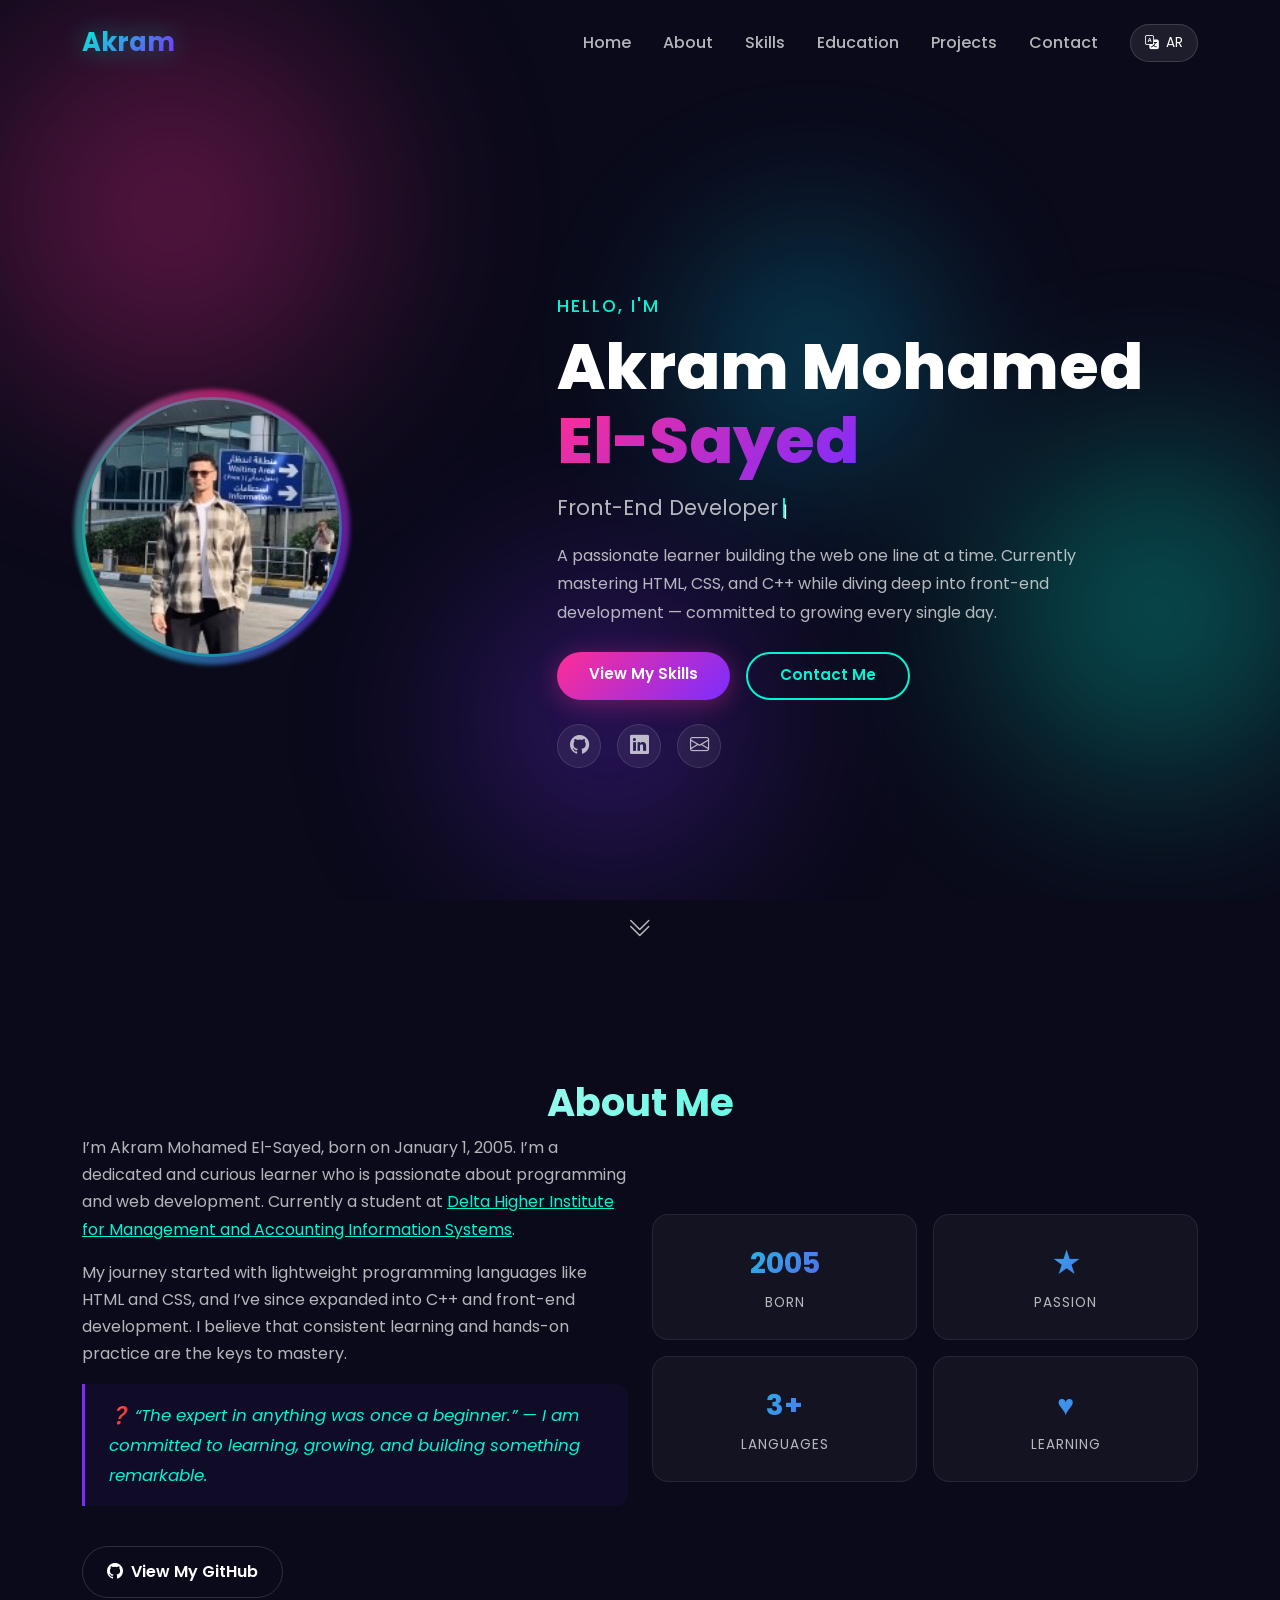
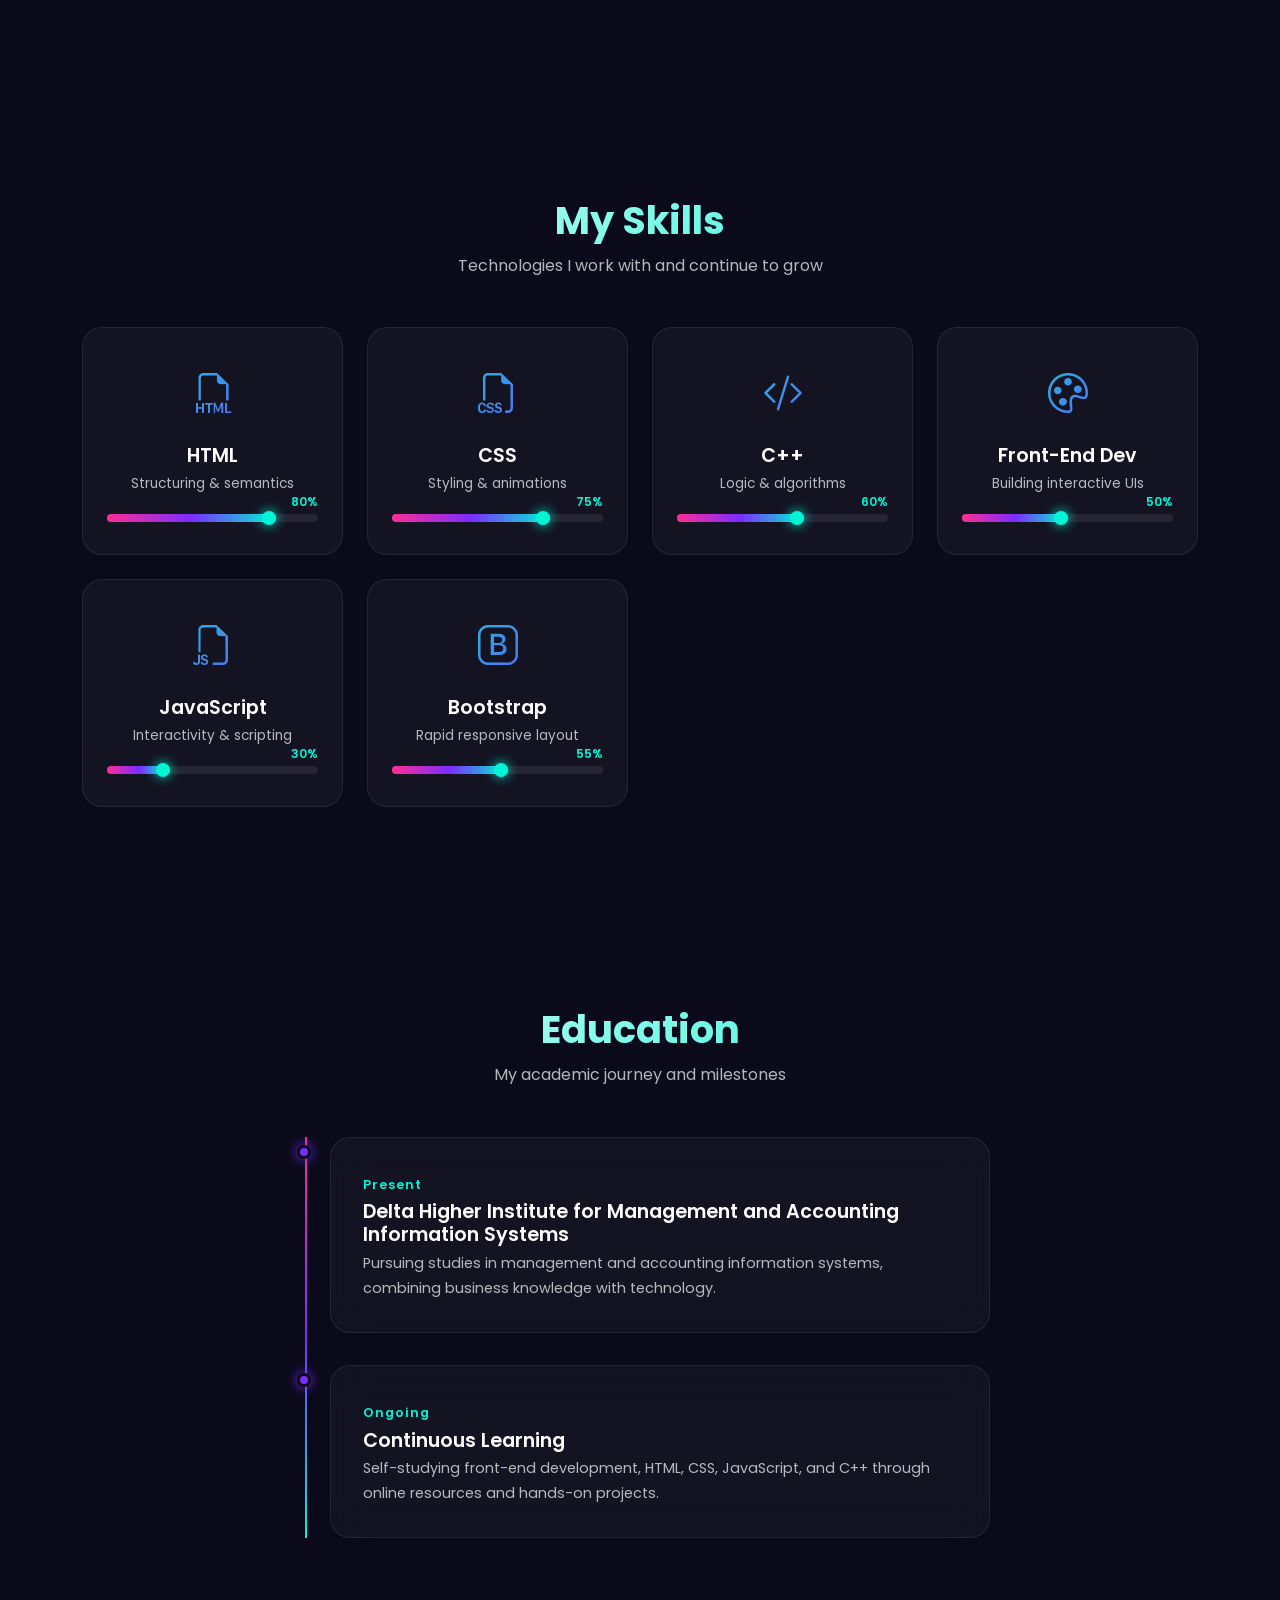
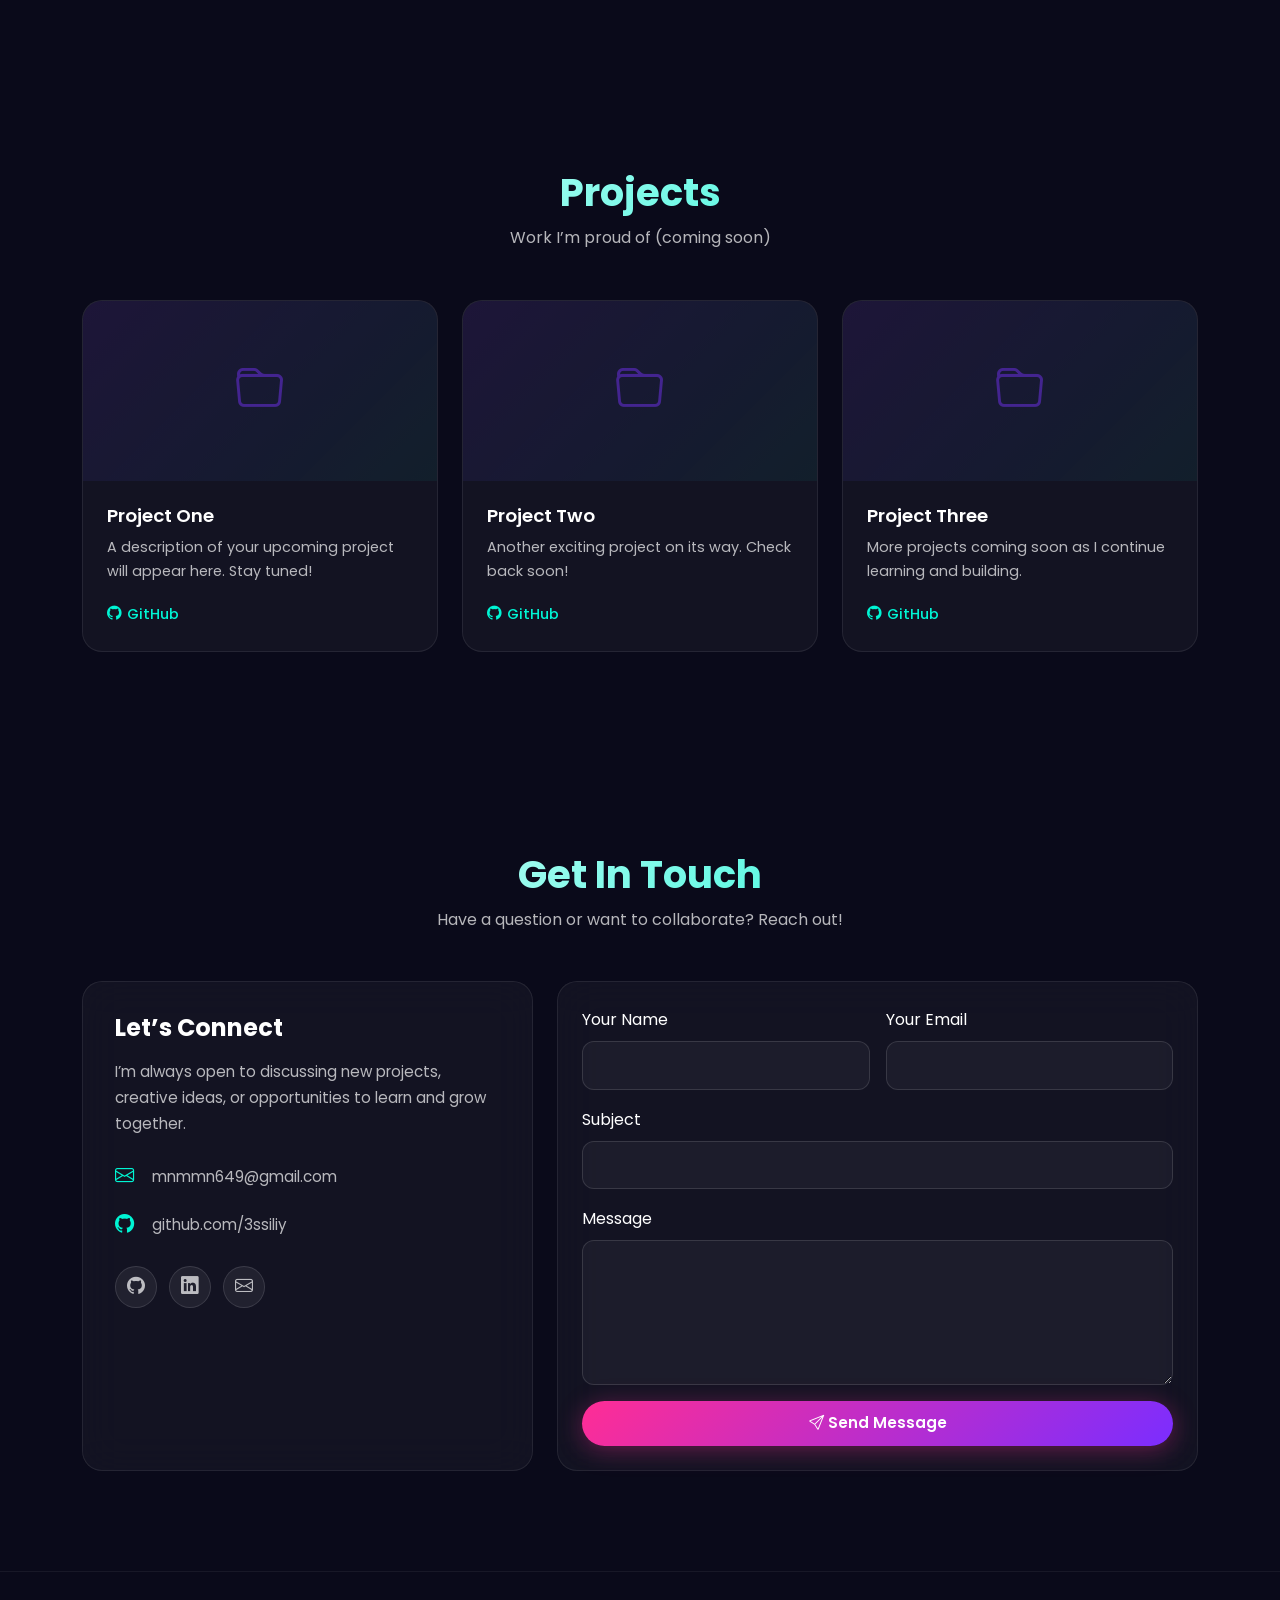
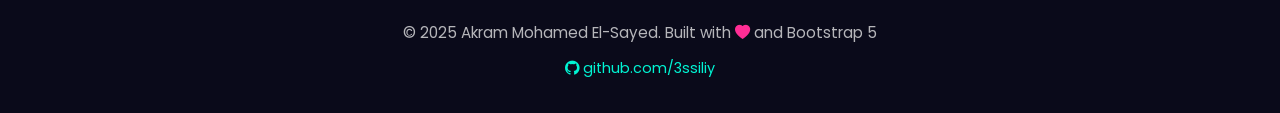
==== commit 056e151d: "Fix Arabic text and remove contact item Updated Arabic text for better accuracy and removed the Delt" ====
--- a/index.html
+++ b/index.html
@@ -30,7 +30,7 @@
   <nav class="navbar navbar-expand-lg fixed-top" id="mainNav">
     <div class="container">
       <a class="navbar-brand" href="#home">
-        <span class="brand-glow" data-en="Akram" data-ar="أكрам">Akram</span>
+        <span class="brand-glow" data-en="Akram" data-ar="أكرم">Akram</span>
       </a>
       <button class="navbar-toggler" type="button" data-bs-toggle="collapse" data-bs-target="#navbarNav" aria-controls="navbarNav" aria-expanded="false" aria-label="Toggle navigation">
         <i class="bi bi-list navbar-toggler-icon"></i>
@@ -110,7 +110,7 @@
       <div class="about-glass reveal">
         <div class="row align-items-center">
           <div class="col-lg-6 mb-4 mb-lg-0">
-            <p class="about-text" data-en="I&#8217;m Akram Mohamed El-Sayed, born on January 1, 2005. I&#8217;m a dedicated and curious learner who is passionate about programming and web development. Currently a student at <a href=&#39;https://dhic.edu.eg/&#39; target=&#39;_blank&#39; rel=&#39;noopener noreferrer&#39; style=&#39;color:var(--neon-cyan);text-decoration:underline;&#39;>Delta Higher Institute for Management and Accounting Information Systems</a>." data-ar="أنا أكلام محمد السيد، وُلدت في 1 يناير 2005. أنا متعلم مخلص وفضولي أشد الشغف بالبرمجة وتطوير الويب. طالب حالياً في <a href=&#39;https://dhic.edu.eg/&#39; target=&#39;_blank&#39; rel=&#39;noopener noreferrer&#39; style=&#39;color:var(--neon-cyan);text-decoration:underline;&#39;>معهد دلتا العالي للإدارة والمحاسبة وأنظمة المعلومات</a>.">
+            <p class="about-text" data-en="I&#8217;m Akram Mohamed El-Sayed, born on January 1, 2005. I&#8217;m a dedicated and curious learner who is passionate about programming and web development. Currently a student at <a href=&#39;https://dhic.edu.eg/&#39; target=&#39;_blank&#39; rel=&#39;noopener noreferrer&#39; style=&#39;color:var(--neon-cyan);text-decoration:underline;&#39;>Delta Higher Institute for Management and Accounting Information Systems</a>." data-ar="أنا أكرم محمد السيد، وُلدت في 1 يناير 2005. أنا متعلم مخلص وفضولي أشعر بالشغف بالبرمجة وتطوير الويب. طالب حالياً في <a href=&#39;https://dhic.edu.eg/&#39; target=&#39;_blank&#39; rel=&#39;noopener noreferrer&#39; style=&#39;color:var(--neon-cyan);text-decoration:underline;&#39;>معهد دلتا العالي للإدارة والمحاسبة وأنظمة المعلومات</a>.">
               I&#8217;m Akram Mohamed El-Sayed, born on January 1, 2005. I&#8217;m a dedicated and curious learner who is passionate about programming and web development. Currently a student at <a href="https://dhic.edu.eg/" target="_blank" rel="noopener noreferrer" style="color:var(--neon-cyan);text-decoration:underline;">Delta Higher Institute for Management and Accounting Information Systems</a>.
             </p>
             <p class="about-text" data-en="My journey started with lightweight programming languages like HTML and CSS, and I&#8217;ve since expanded into C++ and front-end development. I believe that consistent learning and hands-on practice are the keys to mastery." data-ar="بدأت رحلتي بلغات برمجة خفيفة مثل HTML و CSS، ومنذ ذلك الحين توسعت إلى C++ وتطوير الواجهات الأمامية. أؤمن بأن التعلم المستمر والتطبيق العملي هما مفتاح الإتقان.">
@@ -312,10 +312,6 @@
             <div class="contact-item">
               <i class="bi bi-github"></i>
               <a href="https://github.com/3ssiliy" target="_blank" rel="noopener noreferrer">github.com/3ssiliy</a>
-            </div>
-            <div class="contact-item">
-              <i class="bi bi-building"></i>
-              <a href="https://dhic.edu.eg/" target="_blank" rel="noopener noreferrer">Delta Higher Institute</a>
             </div>
             <div class="contact-social mt-4">
               <a href="https://github.com/3ssiliy" target="_blank" rel="noopener noreferrer" class="contact-social-btn"><i class="bi bi-github"></i></a>
